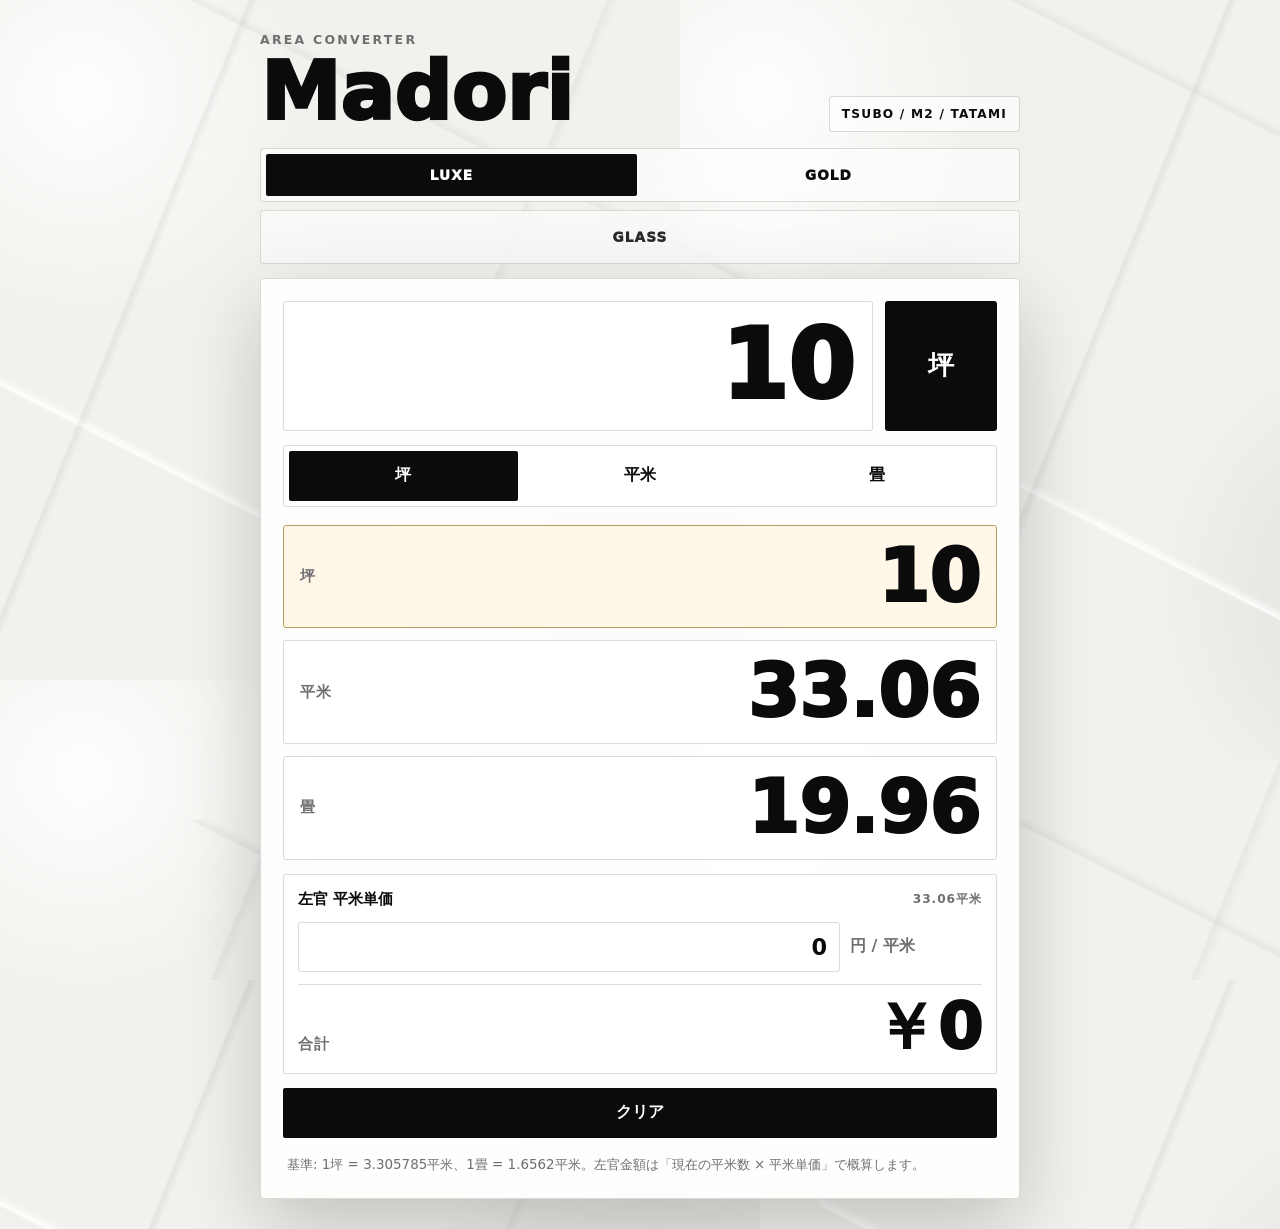
==== index.html @ 369375c9 "feat: add madori area calculator" ====
<!doctype html>
<html lang="ja">
<head>
  <meta charset="utf-8">
  <meta name="viewport" content="width=device-width, initial-scale=1">
  <title>Madori Area Calculator</title>
  <style>
    :root {
      --ink: #0b0b0c;
      --muted: #6f6f72;
      --bg: #f3f1ed;
      --panel: rgba(255, 255, 255, .88);
      --main: #0b0b0c;
      --accent: #b79b62;
      --accent-soft: #fff8e8;
      --line: rgba(0, 0, 0, .14);
      --radius: 4px;
      --control-radius: 3px;
      --shadow: 0 28px 80px rgba(0, 0, 0, .20);
    }

    * {
      box-sizing: border-box;
    }

    body {
      margin: 0;
      min-height: 100vh;
      font-family: system-ui, -apple-system, BlinkMacSystemFont, "Segoe UI", sans-serif;
      color: var(--ink);
      overflow-x: hidden;
      background:
        linear-gradient(112deg, transparent 0 18%, rgba(0, 0, 0, .055) 18.2%, transparent 18.8% 44%, rgba(0, 0, 0, .04) 44.2%, transparent 45%),
        linear-gradient(27deg, transparent 0 35%, rgba(255, 255, 255, .86) 35.2%, transparent 36% 74%, rgba(0, 0, 0, .045) 74.2%, transparent 75%),
        radial-gradient(circle at 12% 14%, rgba(255, 255, 255, .95), transparent 26%),
        radial-gradient(circle at 86% 78%, rgba(0, 0, 0, .08), transparent 30%),
        var(--bg);
      background-size: 980px 980px, 820px 820px, 680px 680px, 760px 760px, auto;
    }

    body.theme-gold {
      --ink: #11100c;
      --muted: #776a4d;
      --bg: #14100a;
      --panel: rgba(255, 250, 236, .90);
      --main: #14100a;
      --accent: #d8aa45;
      --accent-soft: #f8e2a7;
      --line: rgba(216, 170, 69, .36);
      --radius: 10px;
      --control-radius: 8px;
      --shadow: 0 30px 90px rgba(20, 16, 10, .32);
      background:
        radial-gradient(circle at 18% 10%, rgba(255, 232, 166, .38), transparent 28%),
        radial-gradient(circle at 88% 18%, rgba(216, 170, 69, .32), transparent 30%),
        linear-gradient(135deg, #0f0b07 0%, #22170d 48%, #f2e6c6 100%);
    }

    body.theme-glass {
      --ink: #171428;
      --muted: #5e6070;
      --bg: #e8dfd3;
      --panel: rgba(255, 255, 255, .28);
      --main: #6f4df5;
      --accent: #63e8dd;
      --accent-soft: rgba(255, 190, 214, .50);
      --line: rgba(255, 255, 255, .58);
      --radius: 34px;
      --control-radius: 26px;
      --shadow: 0 34px 86px rgba(31, 34, 45, .32);
      background:
        radial-gradient(circle at 18% 10%, rgba(255, 255, 255, .82), transparent 24%),
        radial-gradient(circle at 74% 8%, rgba(80, 223, 217, .45), transparent 30%),
        radial-gradient(circle at 86% 78%, rgba(133, 82, 255, .36), transparent 28%),
        radial-gradient(circle at 22% 78%, rgba(255, 186, 129, .45), transparent 34%),
        linear-gradient(135deg, #efe2d0 0%, #d6d8d8 42%, #6e8190 100%);
    }

    button,
    input {
      font: inherit;
    }

    button {
      cursor: pointer;
      -webkit-tap-highlight-color: transparent;
    }

    .app {
      width: min(760px, calc(100% - 24px));
      margin: 0 auto;
      padding: 32px 0 30px;
    }

    .top {
      display: flex;
      align-items: flex-end;
      justify-content: space-between;
      gap: 12px;
      margin-bottom: 16px;
    }

    .title-kicker {
      margin: 0 0 8px;
      color: var(--muted);
      font-size: .78rem;
      font-weight: 850;
      letter-spacing: .18em;
      text-transform: uppercase;
    }

    h1 {
      margin: 0;
      font-size: clamp(2.15rem, 9vw, 5rem);
      line-height: .96;
      letter-spacing: 0;
      font-weight: 950;
    }

    .tag {
      display: inline-flex;
      align-items: center;
      min-height: 36px;
      padding: 7px 12px;
      border: 1px solid var(--line);
      border-radius: var(--control-radius);
      background: rgba(255, 255, 255, .62);
      color: currentColor;
      font-size: .76rem;
      font-weight: 900;
      letter-spacing: .1em;
      white-space: nowrap;
      backdrop-filter: blur(16px);
    }

    body.theme-gold .tag {
      color: #f9e8b3;
      background: rgba(20, 16, 10, .52);
      border-color: rgba(216, 170, 69, .52);
    }

    body.theme-glass .tag {
      border-color: rgba(255, 255, 255, .70);
      background: rgba(255, 255, 255, .28);
      box-shadow: inset 0 1px 0 rgba(255, 255, 255, .75), 0 12px 34px rgba(40, 42, 56, .12);
    }

    .theme-area {
      display: grid;
      gap: 8px;
      margin-bottom: 14px;
    }

    .theme-switch {
      display: grid;
      gap: 6px;
      padding: 5px;
      border: 1px solid var(--line);
      border-radius: var(--control-radius);
      background: rgba(255, 255, 255, .62);
      backdrop-filter: blur(16px);
    }

    .theme-switch.primary {
      grid-template-columns: repeat(2, 1fr);
    }

    .theme-switch.secondary {
      grid-template-columns: 1fr;
      opacity: .86;
    }

    body.theme-glass .theme-switch {
      background: rgba(255, 255, 255, .22);
      border-color: rgba(255, 255, 255, .62);
      box-shadow: inset 0 1px 0 rgba(255, 255, 255, .72), 0 18px 44px rgba(31, 34, 45, .16);
      backdrop-filter: blur(22px) saturate(1.45);
    }

    .theme-switch button {
      min-height: 42px;
      border: 0;
      border-radius: calc(var(--control-radius) - 1px);
      background: transparent;
      color: inherit;
      font-size: .85rem;
      font-weight: 950;
      letter-spacing: .08em;
    }

    body.theme-glass .theme-switch button {
      border-radius: 999px;
    }

    .theme-switch button.active {
      background: var(--main);
      color: #fff;
    }

    body.theme-gold .theme-switch button.active {
      background: linear-gradient(135deg, #fff1b8, #c78b25 48%, #6f4b12);
      color: #1a1208;
      box-shadow: 0 14px 30px rgba(216, 170, 69, .26);
    }

    body.theme-glass .theme-switch button.active {
      background: linear-gradient(135deg, rgba(127, 88, 255, .86), rgba(95, 235, 218, .72));
      color: #fff;
      box-shadow: 0 12px 28px rgba(93, 78, 210, .28), inset 0 1px 0 rgba(255, 255, 255, .58);
    }

    .card {
      position: relative;
      overflow: hidden;
      padding: 22px;
      border: 1px solid var(--line);
      border-radius: var(--radius);
      background: var(--panel);
      box-shadow: var(--shadow);
      backdrop-filter: blur(18px);
    }

    body.theme-glass .card {
      border-color: rgba(255, 255, 255, .62);
      background: linear-gradient(135deg, rgba(255, 255, 255, .46), rgba(255, 255, 255, .20)), rgba(255, 255, 255, .18);
      box-shadow: var(--shadow), inset 0 1px 0 rgba(255, 255, 255, .78);
      backdrop-filter: blur(26px) saturate(1.55);
    }

    body.theme-gold .card {
      border-color: rgba(216, 170, 69, .40);
      background:
        linear-gradient(135deg, rgba(255, 248, 224, .96), rgba(255, 255, 255, .84)),
        var(--panel);
    }

    .input-row {
      display: grid;
      grid-template-columns: minmax(0, 1fr) 112px;
      gap: 12px;
      align-items: stretch;
    }

    .main-input,
    .unit-label,
    .units,
    .result,
    .estimate {
      border: 1px solid var(--line);
      border-radius: var(--control-radius);
      background: rgba(255, 255, 255, .88);
    }

    body.theme-glass .main-input,
    body.theme-glass .unit-label,
    body.theme-glass .units,
    body.theme-glass .result,
    body.theme-glass .estimate {
      border: 1px solid rgba(255, 255, 255, .64);
      border-radius: 24px;
      background: rgba(255, 255, 255, .30);
      box-shadow: inset 0 1px 0 rgba(255, 255, 255, .74), 0 16px 36px rgba(31, 34, 45, .13);
      backdrop-filter: blur(20px) saturate(1.35);
    }

    .main-input {
      width: 100%;
      min-height: 92px;
      padding: 8px 18px;
      color: var(--ink);
      font-size: clamp(3rem, 13vw, 6rem);
      font-weight: 950;
      text-align: right;
      letter-spacing: 0;
      outline: none;
    }

    .main-input:focus,
    .price-input:focus {
      border-color: var(--accent);
      box-shadow: 0 0 0 5px rgba(183, 155, 98, .16);
    }

    .unit-label {
      display: grid;
      place-items: center;
      min-height: 92px;
      background: var(--main);
      color: #fff;
      font-size: 1.6rem;
      font-weight: 950;
    }

    body.theme-gold .unit-label,
    body.theme-gold .clear {
      background: linear-gradient(135deg, #fff1b8, #c78b25 46%, #6f4b12);
      color: #1a1208;
    }

    body.theme-glass .unit-label,
    body.theme-glass .clear {
      background: linear-gradient(135deg, rgba(120, 78, 255, .86), rgba(92, 229, 215, .76));
      color: #fff;
    }

    .units {
      display: grid;
      grid-template-columns: repeat(3, 1fr);
      gap: 8px;
      margin-top: 14px;
      padding: 5px;
      border-radius: 999px;
    }

    body.theme-luxe .units {
      border-radius: 3px;
    }

    .units button,
    .clear {
      min-height: 50px;
      border: 0;
      border-radius: 999px;
      background: transparent;
      color: var(--ink);
      font-weight: 950;
    }

    body.theme-luxe .units button,
    body.theme-luxe .clear {
      border-radius: 2px;
    }

    .units button.active {
      background: var(--main);
      color: #fff;
    }

    body.theme-gold .units button.active {
      background: linear-gradient(135deg, #fff1b8, #c78b25 50%, #6f4b12);
      color: #1a1208;
    }

    body.theme-glass .units button.active {
      background: linear-gradient(135deg, rgba(111, 77, 245, .90), rgba(89, 230, 217, .72));
      color: #fff;
    }

    .results {
      display: grid;
      gap: 12px;
      margin-top: 18px;
    }

    .result {
      display: grid;
      grid-template-columns: 92px minmax(0, 1fr);
      gap: 12px;
      align-items: center;
      min-height: 98px;
      padding: 14px 16px;
    }

    .result.current {
      border-color: var(--accent);
      background: var(--accent-soft);
    }

    body.theme-glass .result.current {
      background: linear-gradient(135deg, rgba(255, 195, 212, .52), rgba(94, 234, 221, .45), rgba(132, 87, 255, .34));
    }

    .name {
      color: var(--muted);
      font-size: .92rem;
      font-weight: 950;
      letter-spacing: .04em;
    }

    .value {
      text-align: right;
      font-size: clamp(2.35rem, 8vw, 4.6rem);
      font-weight: 950;
      line-height: 1;
      overflow-wrap: anywhere;
    }

    .estimate {
      display: grid;
      gap: 12px;
      margin-top: 14px;
      padding: 14px;
    }

    .estimate-header {
      display: flex;
      justify-content: space-between;
      gap: 10px;
      align-items: center;
    }

    .estimate-title {
      margin: 0;
      font-size: .95rem;
      font-weight: 950;
    }

    .estimate-badge {
      color: var(--muted);
      font-size: .76rem;
      font-weight: 850;
      letter-spacing: .08em;
    }

    .price-row {
      display: grid;
      grid-template-columns: minmax(0, 1fr) 132px;
      gap: 10px;
      align-items: center;
    }

    .price-input {
      width: 100%;
      min-height: 50px;
      padding: 8px 12px;
      border: 1px solid var(--line);
      border-radius: var(--control-radius);
      background: rgba(255, 255, 255, .88);
      color: var(--ink);
      font-size: 1.4rem;
      font-weight: 900;
      text-align: right;
      outline: none;
    }

    body.theme-glass .price-input {
      border-color: rgba(255, 255, 255, .64);
      background: rgba(255, 255, 255, .32);
      border-radius: 18px;
      backdrop-filter: blur(18px);
    }

    .price-unit {
      color: var(--muted);
      font-weight: 900;
    }

    .estimate-total {
      display: flex;
      justify-content: space-between;
      gap: 10px;
      align-items: baseline;
      padding-top: 10px;
      border-top: 1px solid var(--line);
    }

    .estimate-total strong {
      font-size: clamp(2rem, 7vw, 4rem);
      font-weight: 950;
      line-height: 1;
      text-align: right;
    }

    .clear {
      width: 100%;
      margin-top: 14px;
      background: var(--main);
      color: #fff;
    }

    .note {
      margin: 16px 4px 0;
      color: var(--muted);
      font-size: .84rem;
      line-height: 1.7;
    }

    @media (max-width: 520px) {
      .app {
        width: min(100% - 16px, 760px);
        padding-top: 14px;
      }

      .top {
        display: grid;
        gap: 8px;
      }

      .card {
        padding: 14px;
      }

      .input-row,
      .price-row {
        grid-template-columns: 1fr;
      }

      .unit-label {
        min-height: 52px;
      }

      .result {
        grid-template-columns: 1fr;
        gap: 4px;
        min-height: 92px;
      }
    }
  </style>
</head>
<body class="theme-luxe">
  <main class="app">
    <div class="top">
      <div>
        <p class="title-kicker">AREA CONVERTER</p>
        <h1>Madori</h1>
      </div>
      <div class="tag">TSUBO / M2 / TATAMI</div>
    </div>

    <div class="theme-area" aria-label="デザイン選択">
      <div class="theme-switch primary">
        <button type="button" class="active" data-theme="luxe">LUXE</button>
        <button type="button" data-theme="gold">GOLD</button>
      </div>
      <div class="theme-switch secondary">
        <button type="button" data-theme="glass">GLASS</button>
      </div>
    </div>

    <section class="card" aria-label="単位換算電卓">
      <div class="input-row">
        <input id="amount" class="main-input" inputmode="decimal" autocomplete="off" value="10" aria-label="数値">
        <div id="activeUnitLabel" class="unit-label">坪</div>
      </div>

      <div class="units" aria-label="入力する単位">
        <button type="button" class="active" data-unit="tsubo">坪</button>
        <button type="button" data-unit="sqm">平米</button>
        <button type="button" data-unit="jo">畳</button>
      </div>

      <div class="results">
        <div id="rowTsubo" class="result current">
          <div class="name">坪</div>
          <div id="outTsubo" class="value">10</div>
        </div>
        <div id="rowSqm" class="result">
          <div class="name">平米</div>
          <div id="outSqm" class="value">33.06</div>
        </div>
        <div id="rowJo" class="result">
          <div class="name">畳</div>
          <div id="outJo" class="value">19.96</div>
        </div>
      </div>

      <section class="estimate" aria-label="左官金額計算">
        <div class="estimate-header">
          <h2 class="estimate-title">左官 平米単価</h2>
          <div id="estimateArea" class="estimate-badge">33.06平米</div>
        </div>
        <div class="price-row">
          <input id="unitPrice" class="price-input" inputmode="decimal" autocomplete="off" value="0" aria-label="左官の平米単価">
          <div class="price-unit">円 / 平米</div>
        </div>
        <div class="estimate-total">
          <span class="name">合計</span>
          <strong id="outCost">0円</strong>
        </div>
      </section>

      <button type="button" id="clear" class="clear">クリア</button>

      <p class="note">基準: 1坪 = 3.305785平米、1畳 = 1.6562平米。左官金額は「現在の平米数 × 平米単価」で概算します。</p>
    </section>
  </main>

  <script>
    const TSUBO_TO_SQM = 3.305785;
    const JO_TO_SQM = 1.6562;
    const labels = {
      tsubo: "坪",
      sqm: "平米",
      jo: "畳"
    };
    const amount = document.querySelector("#amount");
    const unitPrice = document.querySelector("#unitPrice");
    const unitLabel = document.querySelector("#activeUnitLabel");
    const unitButtons = Array.from(document.querySelectorAll("[data-unit]"));
    const themeButtons = Array.from(document.querySelectorAll("[data-theme]"));
    const estimateArea = document.querySelector("#estimateArea");
    const outCost = document.querySelector("#outCost");
    const rows = {
      tsubo: document.querySelector("#rowTsubo"),
      sqm: document.querySelector("#rowSqm"),
      jo: document.querySelector("#rowJo")
    };
    const outputs = {
      tsubo: document.querySelector("#outTsubo"),
      sqm: document.querySelector("#outSqm"),
      jo: document.querySelector("#outJo")
    };
    let activeUnit = "tsubo";
    let activeTheme = loadTheme();

    function readNumber(value) {
      const normalized = String(value).replace(/,/g, "").trim();
      const parsed = Number(normalized);
      return Number.isFinite(parsed) ? parsed : 0;
    }

    function format(value) {
      return new Intl.NumberFormat("ja-JP", {
        maximumFractionDigits: 2
      }).format(value);
    }

    function yen(value) {
      return new Intl.NumberFormat("ja-JP", {
        style: "currency",
        currency: "JPY",
        maximumFractionDigits: 0
      }).format(Number.isFinite(value) ? value : 0);
    }

    function toSqm(value) {
      if (activeUnit === "tsubo") return value * TSUBO_TO_SQM;
      if (activeUnit === "jo") return value * JO_TO_SQM;
      return value;
    }

    function loadTheme() {
      try {
        return localStorage.getItem("madoriTheme") || "luxe";
      } catch {
        return "luxe";
      }
    }

    function saveTheme(theme) {
      try {
        localStorage.setItem("madoriTheme", theme);
      } catch {
        // Direct file access can block storage; theme switching should still work.
      }
    }

    function calculate() {
      const value = readNumber(amount.value);
      const sqm = toSqm(value);
      const tsubo = sqm / TSUBO_TO_SQM;
      const jo = sqm / JO_TO_SQM;
      const cost = sqm * readNumber(unitPrice.value);

      outputs.tsubo.textContent = format(tsubo);
      outputs.sqm.textContent = format(sqm);
      outputs.jo.textContent = format(jo);
      estimateArea.textContent = `${format(sqm)}平米`;
      outCost.textContent = yen(cost);

      unitLabel.textContent = labels[activeUnit];
      unitButtons.forEach(button => {
        button.classList.toggle("active", button.dataset.unit === activeUnit);
      });
      Object.entries(rows).forEach(([unit, row]) => {
        row.classList.toggle("current", unit === activeUnit);
      });
    }

    function applyTheme(theme) {
      activeTheme = ["luxe", "gold", "glass"].includes(theme) ? theme : "luxe";
      document.body.className = `theme-${activeTheme}`;
      themeButtons.forEach(button => {
        button.classList.toggle("active", button.dataset.theme === activeTheme);
      });
      saveTheme(activeTheme);
    }

    amount.addEventListener("input", calculate);
    unitPrice.addEventListener("input", calculate);
    unitButtons.forEach(button => {
      button.addEventListener("click", () => {
        activeUnit = button.dataset.unit;
        calculate();
        amount.focus();
      });
    });
    document.querySelector("#clear").addEventListener("click", () => {
      amount.value = "";
      unitPrice.value = "";
      calculate();
      amount.focus();
    });
    themeButtons.forEach(button => {
      button.addEventListener("click", () => {
        applyTheme(button.dataset.theme);
      });
    });

    applyTheme(activeTheme);
    calculate();
  </script>
</body>
</html>
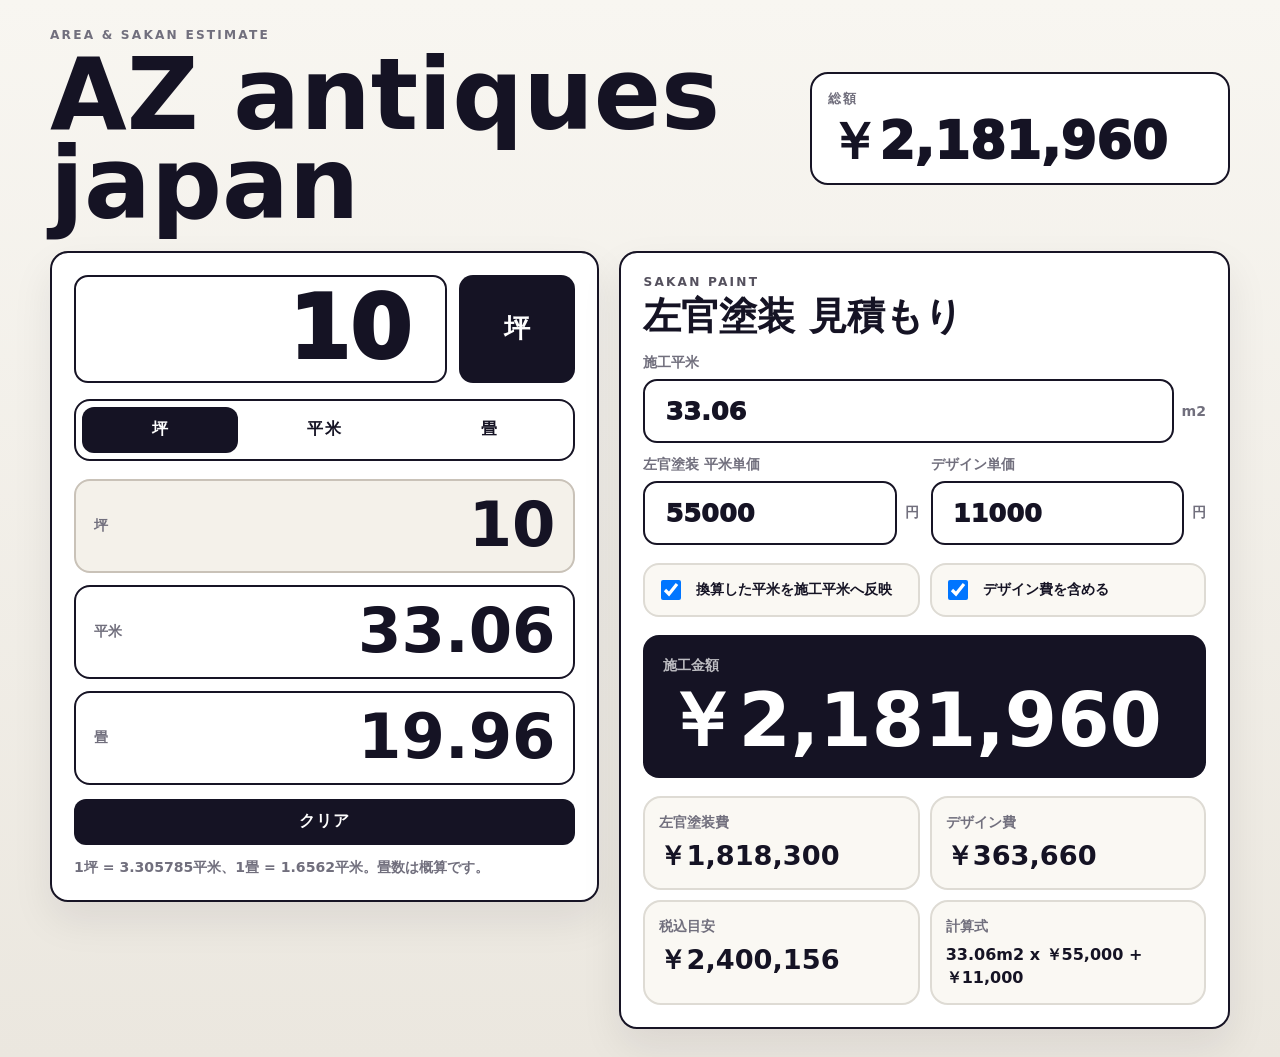
==== commit e93ffa1a: "feat: refresh calculator design" ====
--- a/index.html
+++ b/index.html
@@ -1,704 +1,122 @@
 <!doctype html>
 <html lang="ja">
-<head>
-  <meta charset="utf-8">
-  <meta name="viewport" content="width=device-width, initial-scale=1">
-  <title>Madori Area Calculator</title>
-  <style>
-    :root {
-      --ink: #0b0b0c;
-      --muted: #6f6f72;
-      --bg: #f3f1ed;
-      --panel: rgba(255, 255, 255, .88);
-      --main: #0b0b0c;
-      --accent: #b79b62;
-      --accent-soft: #fff8e8;
-      --line: rgba(0, 0, 0, .14);
-      --radius: 4px;
-      --control-radius: 3px;
-      --shadow: 0 28px 80px rgba(0, 0, 0, .20);
-    }
+  <head>
+    <meta charset="UTF-8" />
+    <meta name="viewport" content="width=device-width, initial-scale=1.0" />
+    <title>AZ antiques japan Estimate</title>
+    <link rel="icon" type="image/png" sizes="32x32" href="icons/favicon-32.png" />
+    <link rel="icon" type="image/png" sizes="192x192" href="icons/madori-icon-192.png" />
+    <link rel="apple-touch-icon" sizes="180x180" href="icons/apple-touch-icon.png" />
+    <meta name="theme-color" content="#151324" />
+    <meta name="apple-mobile-web-app-title" content="AZ Estimate" />
+    <link rel="stylesheet" href="styles.css" />
+  </head>
+  <body>
+    <main class="app-shell">
+      <section class="hero-panel" aria-label="坪・平米・畳 電卓">
+        <header class="brand-row">
+          <div>
+            <p class="eyebrow">AREA & SAKAN ESTIMATE</p>
+            <h1>AZ antiques japan</h1>
+          </div>
+          <div class="brand-total" aria-label="総額">
+            <span>総額</span>
+            <strong id="headerTotal">¥0</strong>
+          </div>
+        </header>
 
-    * {
-      box-sizing: border-box;
-    }
+        <section class="converter-grid">
+          <section class="calculator-card">
+            <div class="input-stage">
+              <input id="areaInput" type="number" value="10" min="0" step="0.01" aria-label="数値" />
+              <div class="unit-badge" id="inputUnitLabel">坪</div>
+            </div>
 
-    body {
-      margin: 0;
-      min-height: 100vh;
-      font-family: system-ui, -apple-system, BlinkMacSystemFont, "Segoe UI", sans-serif;
-      color: var(--ink);
-      overflow-x: hidden;
-      background:
-        linear-gradient(112deg, transparent 0 18%, rgba(0, 0, 0, .055) 18.2%, transparent 18.8% 44%, rgba(0, 0, 0, .04) 44.2%, transparent 45%),
-        linear-gradient(27deg, transparent 0 35%, rgba(255, 255, 255, .86) 35.2%, transparent 36% 74%, rgba(0, 0, 0, .045) 74.2%, transparent 75%),
-        radial-gradient(circle at 12% 14%, rgba(255, 255, 255, .95), transparent 26%),
-        radial-gradient(circle at 86% 78%, rgba(0, 0, 0, .08), transparent 30%),
-        var(--bg);
-      background-size: 980px 980px, 820px 820px, 680px 680px, 760px 760px, auto;
-    }
+            <div class="unit-tabs" aria-label="入力する単位">
+              <button class="unit-button active" data-unit="tsubo" type="button">坪</button>
+              <button class="unit-button" data-unit="m2" type="button">平米</button>
+              <button class="unit-button" data-unit="tatami" type="button">畳</button>
+            </div>
 
-    body.theme-gold {
-      --ink: #11100c;
-      --muted: #776a4d;
-      --bg: #14100a;
-      --panel: rgba(255, 250, 236, .90);
-      --main: #14100a;
-      --accent: #d8aa45;
-      --accent-soft: #f8e2a7;
-      --line: rgba(216, 170, 69, .36);
-      --radius: 10px;
-      --control-radius: 8px;
-      --shadow: 0 30px 90px rgba(20, 16, 10, .32);
-      background:
-        radial-gradient(circle at 18% 10%, rgba(255, 232, 166, .38), transparent 28%),
-        radial-gradient(circle at 88% 18%, rgba(216, 170, 69, .32), transparent 30%),
-        linear-gradient(135deg, #0f0b07 0%, #22170d 48%, #f2e6c6 100%);
-    }
+            <div class="result-stack">
+              <article class="result-row highlight">
+                <span>坪</span>
+                <strong id="tsuboResult">0</strong>
+              </article>
+              <article class="result-row">
+                <span>平米</span>
+                <strong id="m2Result">0</strong>
+              </article>
+              <article class="result-row">
+                <span>畳</span>
+                <strong id="tatamiResult">0</strong>
+              </article>
+            </div>
 
-    body.theme-glass {
-      --ink: #171428;
-      --muted: #5e6070;
-      --bg: #e8dfd3;
-      --panel: rgba(255, 255, 255, .28);
-      --main: #6f4df5;
-      --accent: #63e8dd;
-      --accent-soft: rgba(255, 190, 214, .50);
-      --line: rgba(255, 255, 255, .58);
-      --radius: 34px;
-      --control-radius: 26px;
-      --shadow: 0 34px 86px rgba(31, 34, 45, .32);
-      background:
-        radial-gradient(circle at 18% 10%, rgba(255, 255, 255, .82), transparent 24%),
-        radial-gradient(circle at 74% 8%, rgba(80, 223, 217, .45), transparent 30%),
-        radial-gradient(circle at 86% 78%, rgba(133, 82, 255, .36), transparent 28%),
-        radial-gradient(circle at 22% 78%, rgba(255, 186, 129, .45), transparent 34%),
-        linear-gradient(135deg, #efe2d0 0%, #d6d8d8 42%, #6e8190 100%);
-    }
+            <button class="clear-button" id="clearButton" type="button">クリア</button>
+            <p class="note">1坪 = 3.305785平米、1畳 = 1.6562平米。畳数は概算です。</p>
+          </section>
 
-    button,
-    input {
-      font: inherit;
-    }
+          <section class="estimate-card" aria-label="左官塗装見積もり">
+            <div class="section-heading">
+              <p class="eyebrow">SAKAN PAINT</p>
+              <h2>左官塗装 見積もり</h2>
+            </div>
 
-    button {
-      cursor: pointer;
-      -webkit-tap-highlight-color: transparent;
-    }
+            <div class="estimate-fields">
+              <label class="wide-field">
+                施工平米
+                <span class="input-wrap"><input id="sakanArea" type="number" value="33.06" min="0" step="0.01" />m2</span>
+              </label>
+              <label>
+                左官塗装 平米単価
+                <span class="input-wrap"><input id="sakanRate" type="number" value="55000" min="0" step="1000" />円</span>
+              </label>
+              <label>
+                デザイン単価
+                <span class="input-wrap"><input id="designRate" type="number" value="11000" min="0" step="1000" />円</span>
+              </label>
+            </div>
 
-    .app {
-      width: min(760px, calc(100% - 24px));
-      margin: 0 auto;
-      padding: 32px 0 30px;
-    }
+            <div class="toggle-row">
+              <label class="toggle-line">
+                <input id="syncArea" type="checkbox" checked />
+                換算した平米を施工平米へ反映
+              </label>
+              <label class="toggle-line">
+                <input id="includeDesign" type="checkbox" checked />
+                デザイン費を含める
+              </label>
+            </div>
 
-    .top {
-      display: flex;
-      align-items: flex-end;
-      justify-content: space-between;
-      gap: 12px;
-      margin-bottom: 16px;
-    }
+            <div class="total-box">
+              <span>施工金額</span>
+              <strong id="grandTotal">¥0</strong>
+            </div>
 
-    .title-kicker {
-      margin: 0 0 8px;
-      color: var(--muted);
-      font-size: .78rem;
-      font-weight: 850;
-      letter-spacing: .18em;
-      text-transform: uppercase;
-    }
+            <div class="breakdown-grid">
+              <article>
+                <span>左官塗装費</span>
+                <strong id="sakanCost">¥0</strong>
+              </article>
+              <article>
+                <span>デザイン費</span>
+                <strong id="designCost">¥0</strong>
+              </article>
+              <article>
+                <span>税込目安</span>
+                <strong id="taxTotal">¥0</strong>
+              </article>
+              <article>
+                <span>計算式</span>
+                <strong id="formulaText">-</strong>
+              </article>
+            </div>
+          </section>
+        </section>
+      </section>
+    </main>
 
-    h1 {
-      margin: 0;
-      font-size: clamp(2.15rem, 9vw, 5rem);
-      line-height: .96;
-      letter-spacing: 0;
-      font-weight: 950;
-    }
-
-    .tag {
-      display: inline-flex;
-      align-items: center;
-      min-height: 36px;
-      padding: 7px 12px;
-      border: 1px solid var(--line);
-      border-radius: var(--control-radius);
-      background: rgba(255, 255, 255, .62);
-      color: currentColor;
-      font-size: .76rem;
-      font-weight: 900;
-      letter-spacing: .1em;
-      white-space: nowrap;
-      backdrop-filter: blur(16px);
-    }
-
-    body.theme-gold .tag {
-      color: #f9e8b3;
-      background: rgba(20, 16, 10, .52);
-      border-color: rgba(216, 170, 69, .52);
-    }
-
-    body.theme-glass .tag {
-      border-color: rgba(255, 255, 255, .70);
-      background: rgba(255, 255, 255, .28);
-      box-shadow: inset 0 1px 0 rgba(255, 255, 255, .75), 0 12px 34px rgba(40, 42, 56, .12);
-    }
-
-    .theme-area {
-      display: grid;
-      gap: 8px;
-      margin-bottom: 14px;
-    }
-
-    .theme-switch {
-      display: grid;
-      gap: 6px;
-      padding: 5px;
-      border: 1px solid var(--line);
-      border-radius: var(--control-radius);
-      background: rgba(255, 255, 255, .62);
-      backdrop-filter: blur(16px);
-    }
-
-    .theme-switch.primary {
-      grid-template-columns: repeat(2, 1fr);
-    }
-
-    .theme-switch.secondary {
-      grid-template-columns: 1fr;
-      opacity: .86;
-    }
-
-    body.theme-glass .theme-switch {
-      background: rgba(255, 255, 255, .22);
-      border-color: rgba(255, 255, 255, .62);
-      box-shadow: inset 0 1px 0 rgba(255, 255, 255, .72), 0 18px 44px rgba(31, 34, 45, .16);
-      backdrop-filter: blur(22px) saturate(1.45);
-    }
-
-    .theme-switch button {
-      min-height: 42px;
-      border: 0;
-      border-radius: calc(var(--control-radius) - 1px);
-      background: transparent;
-      color: inherit;
-      font-size: .85rem;
-      font-weight: 950;
-      letter-spacing: .08em;
-    }
-
-    body.theme-glass .theme-switch button {
-      border-radius: 999px;
-    }
-
-    .theme-switch button.active {
-      background: var(--main);
-      color: #fff;
-    }
-
-    body.theme-gold .theme-switch button.active {
-      background: linear-gradient(135deg, #fff1b8, #c78b25 48%, #6f4b12);
-      color: #1a1208;
-      box-shadow: 0 14px 30px rgba(216, 170, 69, .26);
-    }
-
-    body.theme-glass .theme-switch button.active {
-      background: linear-gradient(135deg, rgba(127, 88, 255, .86), rgba(95, 235, 218, .72));
-      color: #fff;
-      box-shadow: 0 12px 28px rgba(93, 78, 210, .28), inset 0 1px 0 rgba(255, 255, 255, .58);
-    }
-
-    .card {
-      position: relative;
-      overflow: hidden;
-      padding: 22px;
-      border: 1px solid var(--line);
-      border-radius: var(--radius);
-      background: var(--panel);
-      box-shadow: var(--shadow);
-      backdrop-filter: blur(18px);
-    }
-
-    body.theme-glass .card {
-      border-color: rgba(255, 255, 255, .62);
-      background: linear-gradient(135deg, rgba(255, 255, 255, .46), rgba(255, 255, 255, .20)), rgba(255, 255, 255, .18);
-      box-shadow: var(--shadow), inset 0 1px 0 rgba(255, 255, 255, .78);
-      backdrop-filter: blur(26px) saturate(1.55);
-    }
-
-    body.theme-gold .card {
-      border-color: rgba(216, 170, 69, .40);
-      background:
-        linear-gradient(135deg, rgba(255, 248, 224, .96), rgba(255, 255, 255, .84)),
-        var(--panel);
-    }
-
-    .input-row {
-      display: grid;
-      grid-template-columns: minmax(0, 1fr) 112px;
-      gap: 12px;
-      align-items: stretch;
-    }
-
-    .main-input,
-    .unit-label,
-    .units,
-    .result,
-    .estimate {
-      border: 1px solid var(--line);
-      border-radius: var(--control-radius);
-      background: rgba(255, 255, 255, .88);
-    }
-
-    body.theme-glass .main-input,
-    body.theme-glass .unit-label,
-    body.theme-glass .units,
-    body.theme-glass .result,
-    body.theme-glass .estimate {
-      border: 1px solid rgba(255, 255, 255, .64);
-      border-radius: 24px;
-      background: rgba(255, 255, 255, .30);
-      box-shadow: inset 0 1px 0 rgba(255, 255, 255, .74), 0 16px 36px rgba(31, 34, 45, .13);
-      backdrop-filter: blur(20px) saturate(1.35);
-    }
-
-    .main-input {
-      width: 100%;
-      min-height: 92px;
-      padding: 8px 18px;
-      color: var(--ink);
-      font-size: clamp(3rem, 13vw, 6rem);
-      font-weight: 950;
-      text-align: right;
-      letter-spacing: 0;
-      outline: none;
-    }
-
-    .main-input:focus,
-    .price-input:focus {
-      border-color: var(--accent);
-      box-shadow: 0 0 0 5px rgba(183, 155, 98, .16);
-    }
-
-    .unit-label {
-      display: grid;
-      place-items: center;
-      min-height: 92px;
-      background: var(--main);
-      color: #fff;
-      font-size: 1.6rem;
-      font-weight: 950;
-    }
-
-    body.theme-gold .unit-label,
-    body.theme-gold .clear {
-      background: linear-gradient(135deg, #fff1b8, #c78b25 46%, #6f4b12);
-      color: #1a1208;
-    }
-
-    body.theme-glass .unit-label,
-    body.theme-glass .clear {
-      background: linear-gradient(135deg, rgba(120, 78, 255, .86), rgba(92, 229, 215, .76));
-      color: #fff;
-    }
-
-    .units {
-      display: grid;
-      grid-template-columns: repeat(3, 1fr);
-      gap: 8px;
-      margin-top: 14px;
-      padding: 5px;
-      border-radius: 999px;
-    }
-
-    body.theme-luxe .units {
-      border-radius: 3px;
-    }
-
-    .units button,
-    .clear {
-      min-height: 50px;
-      border: 0;
-      border-radius: 999px;
-      background: transparent;
-      color: var(--ink);
-      font-weight: 950;
-    }
-
-    body.theme-luxe .units button,
-    body.theme-luxe .clear {
-      border-radius: 2px;
-    }
-
-    .units button.active {
-      background: var(--main);
-      color: #fff;
-    }
-
-    body.theme-gold .units button.active {
-      background: linear-gradient(135deg, #fff1b8, #c78b25 50%, #6f4b12);
-      color: #1a1208;
-    }
-
-    body.theme-glass .units button.active {
-      background: linear-gradient(135deg, rgba(111, 77, 245, .90), rgba(89, 230, 217, .72));
-      color: #fff;
-    }
-
-    .results {
-      display: grid;
-      gap: 12px;
-      margin-top: 18px;
-    }
-
-    .result {
-      display: grid;
-      grid-template-columns: 92px minmax(0, 1fr);
-      gap: 12px;
-      align-items: center;
-      min-height: 98px;
-      padding: 14px 16px;
-    }
-
-    .result.current {
-      border-color: var(--accent);
-      background: var(--accent-soft);
-    }
-
-    body.theme-glass .result.current {
-      background: linear-gradient(135deg, rgba(255, 195, 212, .52), rgba(94, 234, 221, .45), rgba(132, 87, 255, .34));
-    }
-
-    .name {
-      color: var(--muted);
-      font-size: .92rem;
-      font-weight: 950;
-      letter-spacing: .04em;
-    }
-
-    .value {
-      text-align: right;
-      font-size: clamp(2.35rem, 8vw, 4.6rem);
-      font-weight: 950;
-      line-height: 1;
-      overflow-wrap: anywhere;
-    }
-
-    .estimate {
-      display: grid;
-      gap: 12px;
-      margin-top: 14px;
-      padding: 14px;
-    }
-
-    .estimate-header {
-      display: flex;
-      justify-content: space-between;
-      gap: 10px;
-      align-items: center;
-    }
-
-    .estimate-title {
-      margin: 0;
-      font-size: .95rem;
-      font-weight: 950;
-    }
-
-    .estimate-badge {
-      color: var(--muted);
-      font-size: .76rem;
-      font-weight: 850;
-      letter-spacing: .08em;
-    }
-
-    .price-row {
-      display: grid;
-      grid-template-columns: minmax(0, 1fr) 132px;
-      gap: 10px;
-      align-items: center;
-    }
-
-    .price-input {
-      width: 100%;
-      min-height: 50px;
-      padding: 8px 12px;
-      border: 1px solid var(--line);
-      border-radius: var(--control-radius);
-      background: rgba(255, 255, 255, .88);
-      color: var(--ink);
-      font-size: 1.4rem;
-      font-weight: 900;
-      text-align: right;
-      outline: none;
-    }
-
-    body.theme-glass .price-input {
-      border-color: rgba(255, 255, 255, .64);
-      background: rgba(255, 255, 255, .32);
-      border-radius: 18px;
-      backdrop-filter: blur(18px);
-    }
-
-    .price-unit {
-      color: var(--muted);
-      font-weight: 900;
-    }
-
-    .estimate-total {
-      display: flex;
-      justify-content: space-between;
-      gap: 10px;
-      align-items: baseline;
-      padding-top: 10px;
-      border-top: 1px solid var(--line);
-    }
-
-    .estimate-total strong {
-      font-size: clamp(2rem, 7vw, 4rem);
-      font-weight: 950;
-      line-height: 1;
-      text-align: right;
-    }
-
-    .clear {
-      width: 100%;
-      margin-top: 14px;
-      background: var(--main);
-      color: #fff;
-    }
-
-    .note {
-      margin: 16px 4px 0;
-      color: var(--muted);
-      font-size: .84rem;
-      line-height: 1.7;
-    }
-
-    @media (max-width: 520px) {
-      .app {
-        width: min(100% - 16px, 760px);
-        padding-top: 14px;
-      }
-
-      .top {
-        display: grid;
-        gap: 8px;
-      }
-
-      .card {
-        padding: 14px;
-      }
-
-      .input-row,
-      .price-row {
-        grid-template-columns: 1fr;
-      }
-
-      .unit-label {
-        min-height: 52px;
-      }
-
-      .result {
-        grid-template-columns: 1fr;
-        gap: 4px;
-        min-height: 92px;
-      }
-    }
-  </style>
-</head>
-<body class="theme-luxe">
-  <main class="app">
-    <div class="top">
-      <div>
-        <p class="title-kicker">AREA CONVERTER</p>
-        <h1>Madori</h1>
-      </div>
-      <div class="tag">TSUBO / M2 / TATAMI</div>
-    </div>
-
-    <div class="theme-area" aria-label="デザイン選択">
-      <div class="theme-switch primary">
-        <button type="button" class="active" data-theme="luxe">LUXE</button>
-        <button type="button" data-theme="gold">GOLD</button>
-      </div>
-      <div class="theme-switch secondary">
-        <button type="button" data-theme="glass">GLASS</button>
-      </div>
-    </div>
-
-    <section class="card" aria-label="単位換算電卓">
-      <div class="input-row">
-        <input id="amount" class="main-input" inputmode="decimal" autocomplete="off" value="10" aria-label="数値">
-        <div id="activeUnitLabel" class="unit-label">坪</div>
-      </div>
-
-      <div class="units" aria-label="入力する単位">
-        <button type="button" class="active" data-unit="tsubo">坪</button>
-        <button type="button" data-unit="sqm">平米</button>
-        <button type="button" data-unit="jo">畳</button>
-      </div>
-
-      <div class="results">
-        <div id="rowTsubo" class="result current">
-          <div class="name">坪</div>
-          <div id="outTsubo" class="value">10</div>
-        </div>
-        <div id="rowSqm" class="result">
-          <div class="name">平米</div>
-          <div id="outSqm" class="value">33.06</div>
-        </div>
-        <div id="rowJo" class="result">
-          <div class="name">畳</div>
-          <div id="outJo" class="value">19.96</div>
-        </div>
-      </div>
-
-      <section class="estimate" aria-label="左官金額計算">
-        <div class="estimate-header">
-          <h2 class="estimate-title">左官 平米単価</h2>
-          <div id="estimateArea" class="estimate-badge">33.06平米</div>
-        </div>
-        <div class="price-row">
-          <input id="unitPrice" class="price-input" inputmode="decimal" autocomplete="off" value="0" aria-label="左官の平米単価">
-          <div class="price-unit">円 / 平米</div>
-        </div>
-        <div class="estimate-total">
-          <span class="name">合計</span>
-          <strong id="outCost">0円</strong>
-        </div>
-      </section>
-
-      <button type="button" id="clear" class="clear">クリア</button>
-
-      <p class="note">基準: 1坪 = 3.305785平米、1畳 = 1.6562平米。左官金額は「現在の平米数 × 平米単価」で概算します。</p>
-    </section>
-  </main>
-
-  <script>
-    const TSUBO_TO_SQM = 3.305785;
-    const JO_TO_SQM = 1.6562;
-    const labels = {
-      tsubo: "坪",
-      sqm: "平米",
-      jo: "畳"
-    };
-    const amount = document.querySelector("#amount");
-    const unitPrice = document.querySelector("#unitPrice");
-    const unitLabel = document.querySelector("#activeUnitLabel");
-    const unitButtons = Array.from(document.querySelectorAll("[data-unit]"));
-    const themeButtons = Array.from(document.querySelectorAll("[data-theme]"));
-    const estimateArea = document.querySelector("#estimateArea");
-    const outCost = document.querySelector("#outCost");
-    const rows = {
-      tsubo: document.querySelector("#rowTsubo"),
-      sqm: document.querySelector("#rowSqm"),
-      jo: document.querySelector("#rowJo")
-    };
-    const outputs = {
-      tsubo: document.querySelector("#outTsubo"),
-      sqm: document.querySelector("#outSqm"),
-      jo: document.querySelector("#outJo")
-    };
-    let activeUnit = "tsubo";
-    let activeTheme = loadTheme();
-
-    function readNumber(value) {
-      const normalized = String(value).replace(/,/g, "").trim();
-      const parsed = Number(normalized);
-      return Number.isFinite(parsed) ? parsed : 0;
-    }
-
-    function format(value) {
-      return new Intl.NumberFormat("ja-JP", {
-        maximumFractionDigits: 2
-      }).format(value);
-    }
-
-    function yen(value) {
-      return new Intl.NumberFormat("ja-JP", {
-        style: "currency",
-        currency: "JPY",
-        maximumFractionDigits: 0
-      }).format(Number.isFinite(value) ? value : 0);
-    }
-
-    function toSqm(value) {
-      if (activeUnit === "tsubo") return value * TSUBO_TO_SQM;
-      if (activeUnit === "jo") return value * JO_TO_SQM;
-      return value;
-    }
-
-    function loadTheme() {
-      try {
-        return localStorage.getItem("madoriTheme") || "luxe";
-      } catch {
-        return "luxe";
-      }
-    }
-
-    function saveTheme(theme) {
-      try {
-        localStorage.setItem("madoriTheme", theme);
-      } catch {
-        // Direct file access can block storage; theme switching should still work.
-      }
-    }
-
-    function calculate() {
-      const value = readNumber(amount.value);
-      const sqm = toSqm(value);
-      const tsubo = sqm / TSUBO_TO_SQM;
-      const jo = sqm / JO_TO_SQM;
-      const cost = sqm * readNumber(unitPrice.value);
-
-      outputs.tsubo.textContent = format(tsubo);
-      outputs.sqm.textContent = format(sqm);
-      outputs.jo.textContent = format(jo);
-      estimateArea.textContent = `${format(sqm)}平米`;
-      outCost.textContent = yen(cost);
-
-      unitLabel.textContent = labels[activeUnit];
-      unitButtons.forEach(button => {
-        button.classList.toggle("active", button.dataset.unit === activeUnit);
-      });
-      Object.entries(rows).forEach(([unit, row]) => {
-        row.classList.toggle("current", unit === activeUnit);
-      });
-    }
-
-    function applyTheme(theme) {
-      activeTheme = ["luxe", "gold", "glass"].includes(theme) ? theme : "luxe";
-      document.body.className = `theme-${activeTheme}`;
-      themeButtons.forEach(button => {
-        button.classList.toggle("active", button.dataset.theme === activeTheme);
-      });
-      saveTheme(activeTheme);
-    }
-
-    amount.addEventListener("input", calculate);
-    unitPrice.addEventListener("input", calculate);
-    unitButtons.forEach(button => {
-      button.addEventListener("click", () => {
-        activeUnit = button.dataset.unit;
-        calculate();
-        amount.focus();
-      });
-    });
-    document.querySelector("#clear").addEventListener("click", () => {
-      amount.value = "";
-      unitPrice.value = "";
-      calculate();
-      amount.focus();
-    });
-    themeButtons.forEach(button => {
-      button.addEventListener("click", () => {
-        applyTheme(button.dataset.theme);
-      });
-    });
-
-    applyTheme(activeTheme);
-    calculate();
-  </script>
-</body>
+    <script src="app.js"></script>
+  </body>
 </html>
--- a/styles.css
+++ b/styles.css
@@ -0,0 +1,365 @@
+:root {
+  --ink: #151324;
+  --paper: #fffdf9;
+  --panel: #ffffff;
+  --line: #171425;
+  --muted: #716f7d;
+  --cream: #f4f1ea;
+  --cream-line: #c9c2b8;
+  --accent: #151324;
+  --accent-2: #f5f2ec;
+  --green: #55515e;
+  font-family:
+    Inter, ui-sans-serif, system-ui, -apple-system, BlinkMacSystemFont, "Segoe UI",
+    sans-serif;
+}
+
+* {
+  box-sizing: border-box;
+}
+
+body {
+  margin: 0;
+  min-height: 100vh;
+  background: linear-gradient(180deg, #f8f6f1 0%, #ebe7df 100%);
+  color: var(--ink);
+}
+
+button,
+input {
+  font: inherit;
+}
+
+.app-shell {
+  min-height: 100vh;
+  padding: 28px;
+}
+
+.hero-panel {
+  max-width: 1180px;
+  margin: 0 auto;
+}
+
+.brand-row {
+  display: grid;
+  grid-template-columns: 1fr minmax(260px, 420px);
+  gap: 28px;
+  align-items: center;
+  margin-bottom: 22px;
+}
+
+.eyebrow {
+  margin: 0 0 8px;
+  color: var(--muted);
+  font-size: 0.76rem;
+  font-weight: 900;
+  letter-spacing: 0.18em;
+}
+
+h1,
+h2,
+p {
+  margin-top: 0;
+}
+
+h1 {
+  margin-bottom: 0;
+  color: var(--ink);
+  font-size: clamp(3rem, 9vw, 6.2rem);
+  line-height: 0.9;
+  letter-spacing: 0;
+}
+
+h2 {
+  margin-bottom: 0;
+  font-size: clamp(1.6rem, 4vw, 2.4rem);
+  line-height: 1;
+}
+
+.brand-total,
+.unit-tabs {
+  display: grid;
+  gap: 8px;
+  border: 2px solid var(--line);
+  border-radius: 18px;
+  background: #fff;
+  padding: 16px;
+}
+
+.brand-total span {
+  color: var(--muted);
+  font-size: 0.82rem;
+  font-weight: 950;
+  letter-spacing: 0.14em;
+}
+
+.brand-total strong {
+  color: var(--ink);
+  font-size: clamp(2rem, 5vw, 3.2rem);
+  font-weight: 950;
+  line-height: 1;
+}
+
+.unit-button,
+.clear-button {
+  min-height: 46px;
+  border: 0;
+  border-radius: 12px;
+  background: transparent;
+  color: var(--ink);
+  cursor: pointer;
+  font-weight: 950;
+  letter-spacing: 0.08em;
+}
+
+.unit-button.active,
+.clear-button {
+  background: var(--accent);
+  color: #fff;
+}
+
+.converter-grid {
+  display: grid;
+  grid-template-columns: minmax(360px, 0.9fr) minmax(420px, 1fr);
+  gap: 20px;
+  align-items: start;
+}
+
+.calculator-card,
+.estimate-card {
+  border: 2px solid var(--line);
+  border-radius: 18px;
+  background: var(--panel);
+  padding: 22px;
+  box-shadow: 0 18px 40px rgba(21, 19, 36, 0.08);
+}
+
+.input-stage {
+  display: grid;
+  grid-template-columns: 1fr 116px;
+  gap: 12px;
+  margin-bottom: 16px;
+}
+
+input {
+  width: 100%;
+  min-width: 0;
+  border: 2px solid var(--line);
+  border-radius: 14px;
+  background: #fff;
+  color: var(--ink);
+  outline: none;
+  padding: 0 20px;
+  font-weight: 950;
+}
+
+input:focus {
+  box-shadow: 0 0 0 4px rgba(21, 19, 36, 0.1);
+}
+
+#areaInput {
+  height: 108px;
+  text-align: right;
+  font-size: clamp(3rem, 11vw, 5.5rem);
+}
+
+.unit-badge {
+  display: grid;
+  min-height: 108px;
+  place-items: center;
+  border-radius: 14px;
+  background: var(--accent);
+  color: #fff;
+  font-size: 1.6rem;
+  font-weight: 950;
+}
+
+.unit-tabs {
+  grid-template-columns: repeat(3, 1fr);
+  margin-bottom: 18px;
+  border-radius: 16px;
+  padding: 6px;
+}
+
+.result-stack {
+  display: grid;
+  gap: 12px;
+}
+
+.result-row {
+  display: grid;
+  grid-template-columns: 1fr auto;
+  align-items: center;
+  min-height: 94px;
+  border: 2px solid var(--line);
+  border-radius: 16px;
+  padding: 0 18px;
+}
+
+.result-row.highlight {
+  border-color: var(--cream-line);
+  background: var(--cream);
+}
+
+.result-row span,
+.breakdown-grid span,
+.total-box span,
+label,
+.note {
+  color: var(--muted);
+  font-size: 0.88rem;
+  font-weight: 850;
+}
+
+.result-row strong {
+  font-size: clamp(2rem, 8vw, 3.9rem);
+  line-height: 1;
+}
+
+.clear-button {
+  width: 100%;
+  margin-top: 14px;
+}
+
+.note {
+  margin: 12px 0 0;
+  line-height: 1.55;
+}
+
+.estimate-card {
+  display: grid;
+  gap: 18px;
+}
+
+.section-heading .eyebrow {
+  color: var(--green);
+}
+
+.estimate-fields {
+  display: grid;
+  grid-template-columns: 1fr 1fr;
+  gap: 12px;
+}
+
+label {
+  display: grid;
+  gap: 7px;
+}
+
+.wide-field {
+  grid-column: 1 / -1;
+}
+
+.input-wrap {
+  display: grid;
+  grid-template-columns: 1fr auto;
+  align-items: center;
+  gap: 8px;
+}
+
+.input-wrap input {
+  height: 64px;
+  font-size: 1.6rem;
+}
+
+.toggle-row {
+  display: grid;
+  grid-template-columns: 1fr 1fr;
+  gap: 10px;
+}
+
+.toggle-line {
+  display: flex;
+  align-items: center;
+  min-height: 54px;
+  border: 2px solid #dedbd4;
+  border-radius: 16px;
+  padding: 0 12px;
+  background: #faf8f3;
+  color: var(--ink);
+}
+
+.toggle-line input {
+  width: 20px;
+  height: 20px;
+  margin-right: 8px;
+  padding: 0;
+}
+
+.total-box {
+  border-radius: 16px;
+  background: var(--accent);
+  color: #fff;
+  padding: 20px;
+}
+
+.total-box span {
+  color: rgba(255, 255, 255, 0.72);
+}
+
+.total-box strong {
+  display: block;
+  margin-top: 8px;
+  font-size: clamp(2.4rem, 7vw, 4.7rem);
+  line-height: 1;
+}
+
+.breakdown-grid {
+  display: grid;
+  grid-template-columns: repeat(2, minmax(0, 1fr));
+  gap: 10px;
+}
+
+.breakdown-grid article {
+  min-height: 94px;
+  border: 2px solid #dedbd4;
+  border-radius: 18px;
+  background: #faf8f3;
+  padding: 14px;
+}
+
+.breakdown-grid strong {
+  display: block;
+  margin-top: 8px;
+  font-size: clamp(1.1rem, 3vw, 1.7rem);
+  line-height: 1.15;
+}
+
+#formulaText {
+  font-size: 1rem;
+  line-height: 1.4;
+}
+
+@media (max-width: 920px) {
+  .brand-row,
+  .converter-grid {
+    grid-template-columns: 1fr;
+  }
+}
+
+@media (max-width: 620px) {
+  .app-shell {
+    padding: 12px;
+  }
+
+  .calculator-card,
+  .estimate-card {
+    border-radius: 16px;
+    padding: 16px;
+  }
+
+  .input-stage,
+  .estimate-fields,
+  .toggle-row,
+  .breakdown-grid {
+    grid-template-columns: 1fr;
+  }
+
+  .unit-badge {
+    min-height: 64px;
+  }
+
+  #areaInput {
+    height: 92px;
+  }
+}
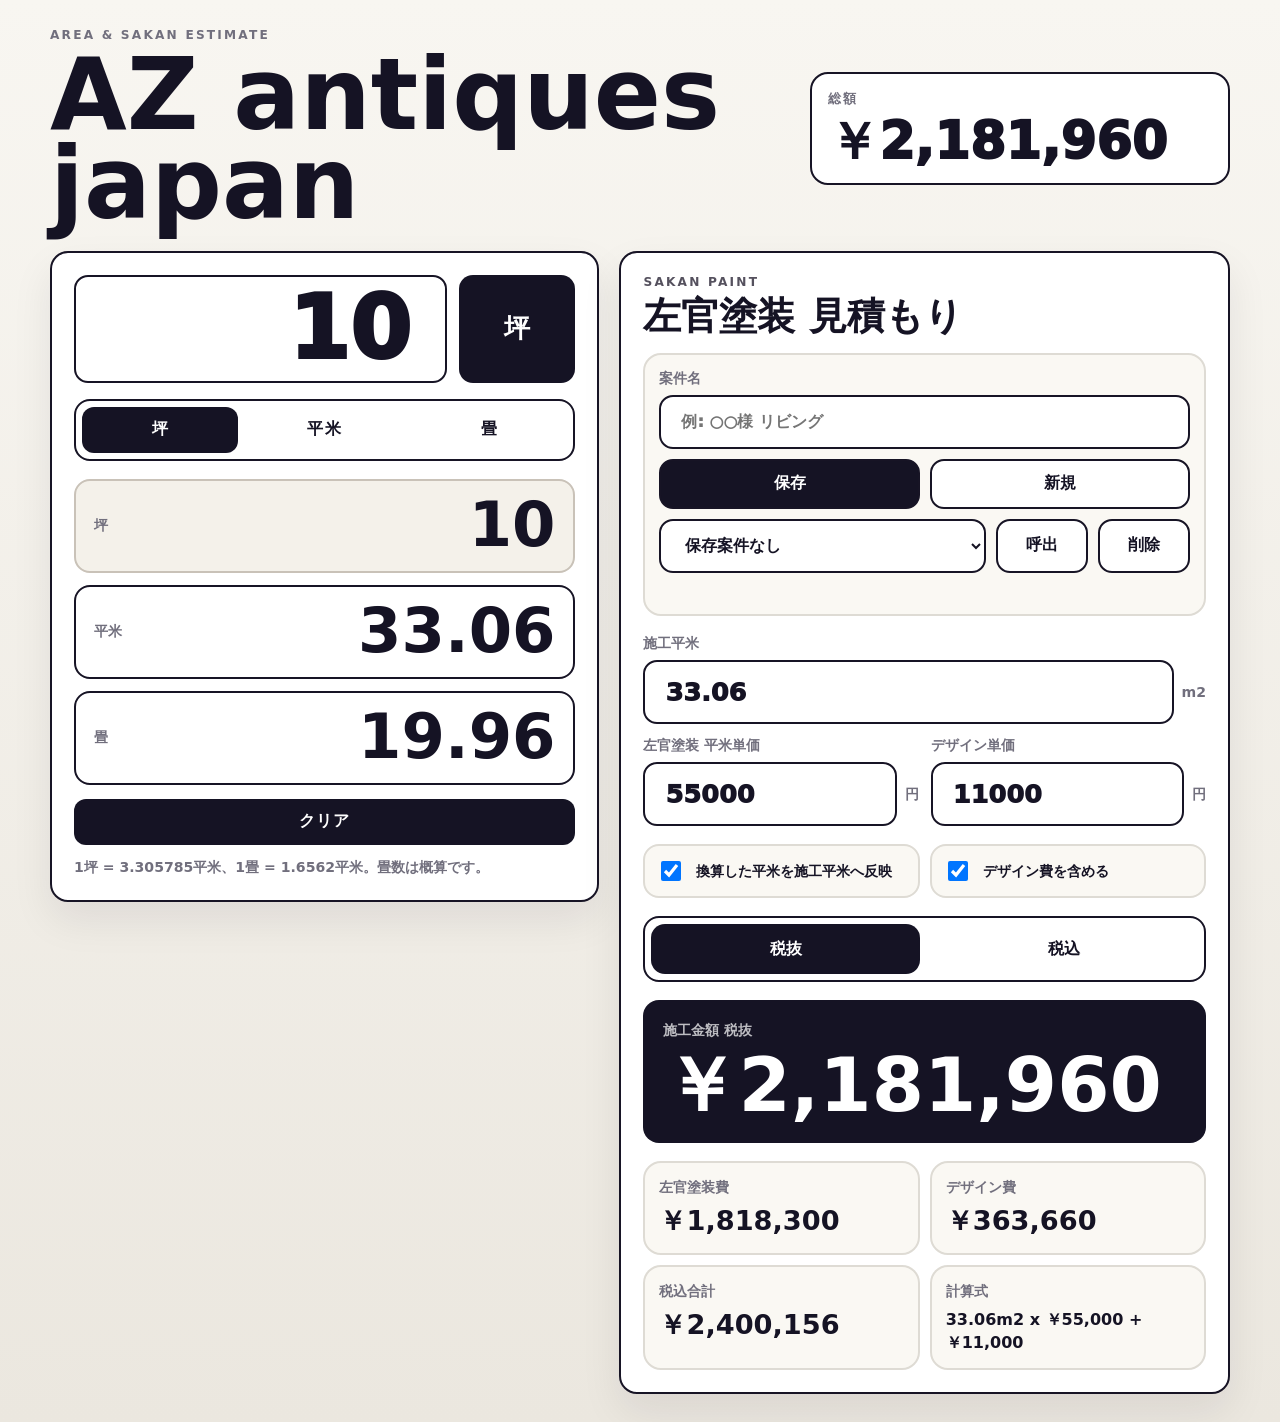
==== commit 42a1954c: "feat: add tax toggle and project saves" ====
--- a/index.html
+++ b/index.html
@@ -63,6 +63,23 @@
               <h2>左官塗装 見積もり</h2>
             </div>
 
+            <section class="project-panel" aria-label="案件保存">
+              <label class="wide-field">
+                案件名
+                <input id="projectName" type="text" placeholder="例: ○○様 リビング" autocomplete="off" />
+              </label>
+              <div class="project-actions">
+                <button id="saveProject" type="button">保存</button>
+                <button id="newProject" type="button">新規</button>
+              </div>
+              <div class="saved-project-row">
+                <select id="savedProjects" aria-label="保存案件"></select>
+                <button id="loadProject" type="button">呼出</button>
+                <button id="deleteProject" type="button">削除</button>
+              </div>
+              <p id="projectStatus" class="project-status" aria-live="polite"></p>
+            </section>
+
             <div class="estimate-fields">
               <label class="wide-field">
                 施工平米
@@ -89,8 +106,13 @@
               </label>
             </div>
 
+            <div class="tax-switch" aria-label="合計表示">
+              <button class="active" data-tax-mode="ex" type="button">税抜</button>
+              <button data-tax-mode="in" type="button">税込</button>
+            </div>
+
             <div class="total-box">
-              <span>施工金額</span>
+              <span id="grandTotalLabel">施工金額 税抜</span>
               <strong id="grandTotal">¥0</strong>
             </div>
 
@@ -104,7 +126,7 @@
                 <strong id="designCost">¥0</strong>
               </article>
               <article>
-                <span>税込目安</span>
+                <span id="taxCompareLabel">税込合計</span>
                 <strong id="taxTotal">¥0</strong>
               </article>
               <article>
--- a/styles.css
+++ b/styles.css
@@ -26,7 +26,8 @@
 }
 
 button,
-input {
+input,
+select {
   font: inherit;
 }
 
@@ -141,7 +142,8 @@
   margin-bottom: 16px;
 }
 
-input {
+input,
+select {
   width: 100%;
   min-width: 0;
   border: 2px solid var(--line);
@@ -153,7 +155,8 @@
   font-weight: 950;
 }
 
-input:focus {
+input:focus,
+select:focus {
   box-shadow: 0 0 0 4px rgba(21, 19, 36, 0.1);
 }
 
@@ -231,6 +234,63 @@
   gap: 18px;
 }
 
+.project-panel {
+  display: grid;
+  gap: 10px;
+  border: 2px solid #dedbd4;
+  border-radius: 18px;
+  background: #faf8f3;
+  padding: 14px;
+}
+
+#projectName,
+#savedProjects {
+  height: 54px;
+  background: #fff;
+  font-size: 1rem;
+}
+
+.project-actions,
+.saved-project-row,
+.tax-switch {
+  display: grid;
+  gap: 10px;
+}
+
+.project-actions {
+  grid-template-columns: 1fr 1fr;
+}
+
+.saved-project-row {
+  grid-template-columns: minmax(0, 1fr) 92px 92px;
+}
+
+.project-actions button,
+.saved-project-row button,
+.tax-switch button {
+  min-height: 50px;
+  border: 2px solid var(--line);
+  border-radius: 14px;
+  background: #fff;
+  color: var(--ink);
+  cursor: pointer;
+  font-weight: 950;
+}
+
+.project-actions button:first-child,
+.tax-switch button.active {
+  background: var(--accent);
+  color: #fff;
+}
+
+.project-status {
+  min-height: 1.3em;
+  margin: 0;
+  color: var(--muted);
+  font-size: 0.82rem;
+  font-weight: 850;
+}
+
 .section-heading .eyebrow {
   color: var(--green);
 }
@@ -266,6 +326,18 @@
   display: grid;
   grid-template-columns: 1fr 1fr;
   gap: 10px;
+}
+
+.tax-switch {
+  grid-template-columns: 1fr 1fr;
+  border: 2px solid var(--line);
+  border-radius: 16px;
+  background: #fff;
+  padding: 6px;
+}
+
+.tax-switch button {
+  border: 0;
 }
 
 .toggle-line {
@@ -351,6 +423,8 @@
   .input-stage,
   .estimate-fields,
   .toggle-row,
+  .project-actions,
+  .saved-project-row,
   .breakdown-grid {
     grid-template-columns: 1fr;
   }
